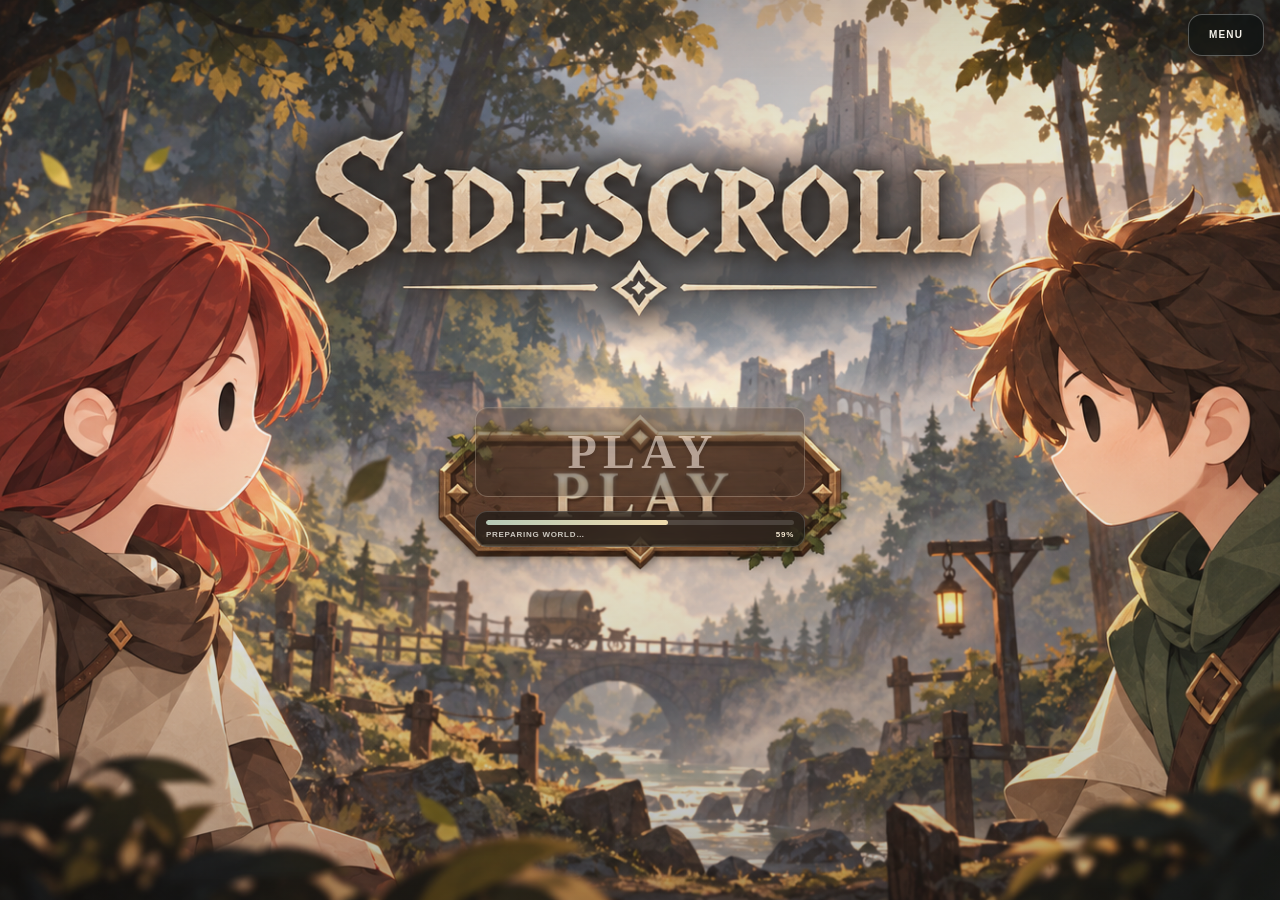
==== index.html @ 1e5a0271 "Editor zones step 4: tuck the dock while placing or using the move pad The dock slides off the left " ====
<!doctype html>
<html lang="en" class="ss-home-page">
<head>
  <meta charset="utf-8">
  <meta name="viewport" content="width=device-width,initial-scale=1,maximum-scale=1,user-scalable=no,viewport-fit=cover">
  <meta name="mobile-web-app-capable" content="yes">
  <meta name="apple-mobile-web-app-capable" content="yes">
  <meta name="apple-mobile-web-app-status-bar-style" content="black-translucent">
  <meta name="theme-color" content="#11191d">
  <link rel="manifest" href="manifest.json">
  <link rel="apple-touch-icon" href="icon-192.png">
  <link rel="stylesheet" href="style.css?v=1.1.120">
  <title>SideScroll</title>
</head>
<body class="modular-home ss-home ss-splash-home">
  <main class="ss-splash-shell" aria-label="SideScroll launcher">
    <img class="ss-splash-art" src="assets/splash-screen.png?v=1.0.62" alt="" aria-hidden="true">
    <div class="ss-splash-shade" aria-hidden="true"></div>

    <button class="ss-splash-menu-button" id="ss-splash-menu-button" type="button" aria-expanded="false" aria-controls="ss-splash-menu">Menu</button>
    <nav class="ss-splash-menu" id="ss-splash-menu" hidden aria-label="Development tools">
      <a href="play.html"><strong>Edit / Test</strong><small>Scene and puzzle editor</small></a>
      <a href="asset-lab.html"><strong>Asset Lab</strong><small>Assets, collision and states</small></a>
      <a href="puzzle-lab.html"><strong>Puzzle Lab</strong><small>Build and test reusable gameplay</small></a>
      <a href="walk-lab.html"><strong>Character Lab</strong><small>Characters, art, rigs and animation</small></a>
      <a href="design-lab.html"><strong>Design Lab</strong><small>Game design, story and roadmap</small></a>
      <a href="concept-lab.html"><strong>Concept Lab</strong><small>Environment concepts and reference boards</small></a>
      <a href="world-lab.html"><strong>World Lab</strong><small>Journey layout and world placement</small></a>
      <a href="publish-lab.html"><strong>Publish Lab</strong><small>What's changed here, and publish it to the game</small></a>
      <a href="project-snapshot.html"><strong>Project Backup</strong><small>Full backup of everything on this phone, artwork included; restore</small></a>
      <button class="ss-install-button ss-splash-install" id="ss-install" type="button" hidden><strong>Install SideScroll</strong><small>Add to Home Screen</small></button>
    </nav>

    <section class="ss-splash-launch" aria-label="Play SideScroll">
      <a class="ss-splash-play is-loading" id="ss-splash-play" href="play.html?mode=player" aria-disabled="true">
        <span>PLAY</span>
      </a>
      <div class="ss-preload" id="ss-preload" role="status" aria-live="polite">
        <div class="ss-preload-track"><i id="ss-preload-bar"></i></div>
        <div class="ss-preload-copy"><span id="ss-preload-label">Preparing world…</span><b id="ss-preload-percent">0%</b></div>
      </div>
    </section>
  </main>

  <div class="gh-install-overlay" id="gh-install-overlay" hidden>
    <section class="gh-install-card" role="dialog" aria-modal="true" aria-labelledby="gh-install-title">
      <button class="gh-install-close" id="gh-install-close" type="button" aria-label="Close install instructions">×</button>
      <p class="gh-install-kicker" id="gh-install-kicker">INSTALL SIDESCROLL</p>
      <h2 id="gh-install-title">Add SideScroll to your Home Screen</h2>
      <p class="gh-install-copy-text" id="gh-install-copy-text"></p>
      <div class="gh-install-steps" id="gh-install-steps"></div>
      <button class="gh-install-done" id="gh-install-done" type="button">Got it</button>
    </section>
  </div>

  <script src="project-defaults-data.js?v=2026-10-31-c2a"></script>
  <script src="saved-data-migrations.js?v=1.1.33"></script>
  <script src="project-defaults.js?v=1.1.33"></script>
  <script src="asset-paths.js?v=1.1.28"></script>
  <script src="character-registry.js?v=1.1.33"></script>
  <script src="site-config.js?v=1.0.62"></script>
  <script src="core.js?v=1.0.62"></script>
  <script src="audio.js?v=1.0.62"></script>
  <script src="home.js?v=1.0.173"></script>
</body>
</html>
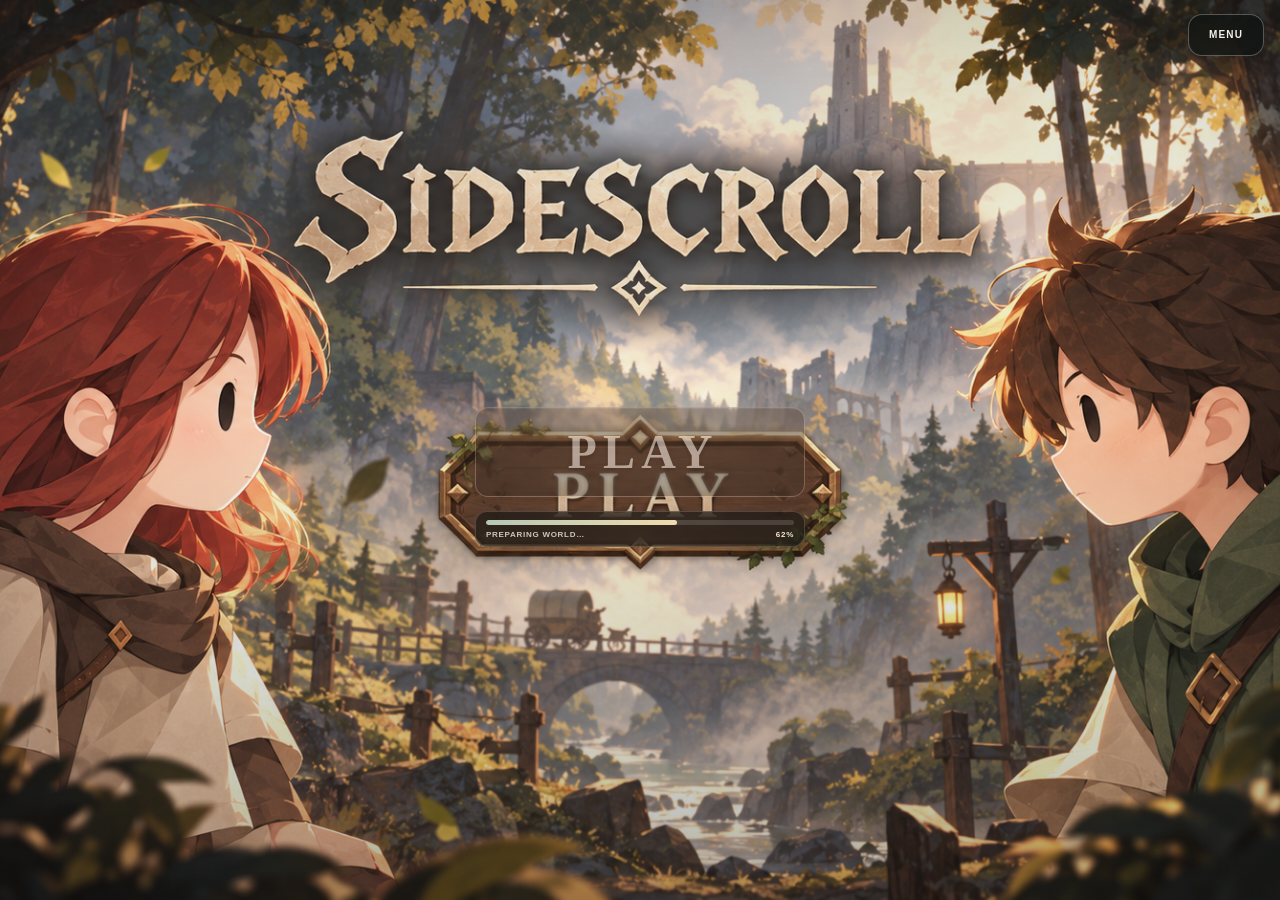
==== commit c0c99565: "Assets can give light (lantern step 1) Asset Lab → Light → Gives light: colour, strength, reach, fli" ====
--- a/index.html
+++ b/index.html
@@ -9,7 +9,7 @@
   <meta name="theme-color" content="#11191d">
   <link rel="manifest" href="manifest.json">
   <link rel="apple-touch-icon" href="icon-192.png">
-  <link rel="stylesheet" href="style.css?v=1.1.120">
+  <link rel="stylesheet" href="style.css?v=1.1.121">
   <title>SideScroll</title>
 </head>
 <body class="modular-home ss-home ss-splash-home">
--- a/style.css
+++ b/style.css
@@ -16200,33 +16200,33 @@
 
 /* In-panel colour picker (zones step 3; colour-picker.js): a swatch in place of iPhone's picker,
    opening a small picker under its row inside the panel. */
-body[data-game-id="game-16"] input.ss-colour-native{display:none!important;}
-body[data-game-id="game-16"] .ss-colour-swatch{
+:is(body[data-game-id="game-16"],body.ss-asset-lab) input.ss-colour-native{display:none!important;}
+:is(body[data-game-id="game-16"],body.ss-asset-lab) .ss-colour-swatch{
   width:64px;height:28px;min-width:64px;padding:0;border-radius:8px;border:1px solid rgba(255,255,255,.38);
   box-shadow:inset 0 0 0 2px rgba(16,29,31,.55);cursor:pointer;justify-self:end;align-self:center;
 }
-body[data-game-id="game-16"] .ss-colour-swatch.open{border-color:#8ddfd2;box-shadow:inset 0 0 0 2px rgba(16,29,31,.55),0 0 0 2px rgba(141,223,210,.45);}
-body[data-game-id="game-16"] .ss-colour-picker{
+:is(body[data-game-id="game-16"],body.ss-asset-lab) .ss-colour-swatch.open{border-color:#8ddfd2;box-shadow:inset 0 0 0 2px rgba(16,29,31,.55),0 0 0 2px rgba(141,223,210,.45);}
+:is(body[data-game-id="game-16"],body.ss-asset-lab) .ss-colour-picker{
   display:flex;flex-direction:column;gap:9px;margin:2px 0 8px;padding:10px;border-radius:12px;
   background:rgba(255,255,255,.04);border:1px solid rgba(121,241,223,.24);color:#eef8f6;touch-action:none;
 }
-body[data-game-id="game-16"] .ss-colour-picker[hidden]{display:none!important;}
-body[data-game-id="game-16"] .ss-cp-bar{position:relative;height:24px;border-radius:12px;border:1px solid rgba(255,255,255,.22);touch-action:none;cursor:pointer;}
-body[data-game-id="game-16"] .ss-cp-hue{background:linear-gradient(90deg,#f00,#ff0 17%,#0f0 33%,#0ff 50%,#00f 67%,#f0f 83%,#f00);}
-body[data-game-id="game-16"] .ss-cp-bar i{
+:is(body[data-game-id="game-16"],body.ss-asset-lab) .ss-colour-picker[hidden]{display:none!important;}
+:is(body[data-game-id="game-16"],body.ss-asset-lab) .ss-cp-bar{position:relative;height:24px;border-radius:12px;border:1px solid rgba(255,255,255,.22);touch-action:none;cursor:pointer;}
+:is(body[data-game-id="game-16"],body.ss-asset-lab) .ss-cp-hue{background:linear-gradient(90deg,#f00,#ff0 17%,#0f0 33%,#0ff 50%,#00f 67%,#f0f 83%,#f00);}
+:is(body[data-game-id="game-16"],body.ss-asset-lab) .ss-cp-bar i{
   position:absolute;top:-4px;width:14px;height:30px;margin-left:-7px;border-radius:8px;border:2px solid #fff;
   box-shadow:0 1px 4px rgba(0,0,0,.5);pointer-events:none;background:transparent;
 }
-body[data-game-id="game-16"] .ss-cp-bar.dragging i{transform:scaleY(1.12);}
-body[data-game-id="game-16"] .ss-cp-recent{display:flex;flex-wrap:wrap;gap:6px;}
-body[data-game-id="game-16"] .ss-cp-recent[hidden]{display:none;}
-body[data-game-id="game-16"] .ss-cp-recent button{width:26px;height:26px;min-height:0;padding:0;border-radius:7px;border:1px solid rgba(255,255,255,.35);}
-body[data-game-id="game-16"] .ss-cp-foot{display:grid;grid-template-columns:1fr auto;gap:8px;}
-body[data-game-id="game-16"] .ss-cp-hex{
+:is(body[data-game-id="game-16"],body.ss-asset-lab) .ss-cp-bar.dragging i{transform:scaleY(1.12);}
+:is(body[data-game-id="game-16"],body.ss-asset-lab) .ss-cp-recent{display:flex;flex-wrap:wrap;gap:6px;}
+:is(body[data-game-id="game-16"],body.ss-asset-lab) .ss-cp-recent[hidden]{display:none;}
+:is(body[data-game-id="game-16"],body.ss-asset-lab) .ss-cp-recent button{width:26px;height:26px;min-height:0;padding:0;border-radius:7px;border:1px solid rgba(255,255,255,.35);}
+:is(body[data-game-id="game-16"],body.ss-asset-lab) .ss-cp-foot{display:grid;grid-template-columns:1fr auto;gap:8px;}
+:is(body[data-game-id="game-16"],body.ss-asset-lab) .ss-cp-hex{
   min-width:0;height:30px;padding:0 9px;border-radius:9px;border:1px solid rgba(121,241,223,.24);background:rgba(0,0,0,.25);
   color:#eef8f6;font:700 12px/1 ui-monospace,Menlo,monospace;letter-spacing:.06em;
 }
-body[data-game-id="game-16"] .ss-cp-done{
+:is(body[data-game-id="game-16"],body.ss-asset-lab) .ss-cp-done{
   height:30px;min-height:0;padding:0 14px;border-radius:9px;border:1px solid #8ddfd2;background:rgba(70,160,146,.34);
   color:#bff6ec;font:800 10px/1 -apple-system,BlinkMacSystemFont,"Segoe UI",sans-serif;letter-spacing:.08em;
 }
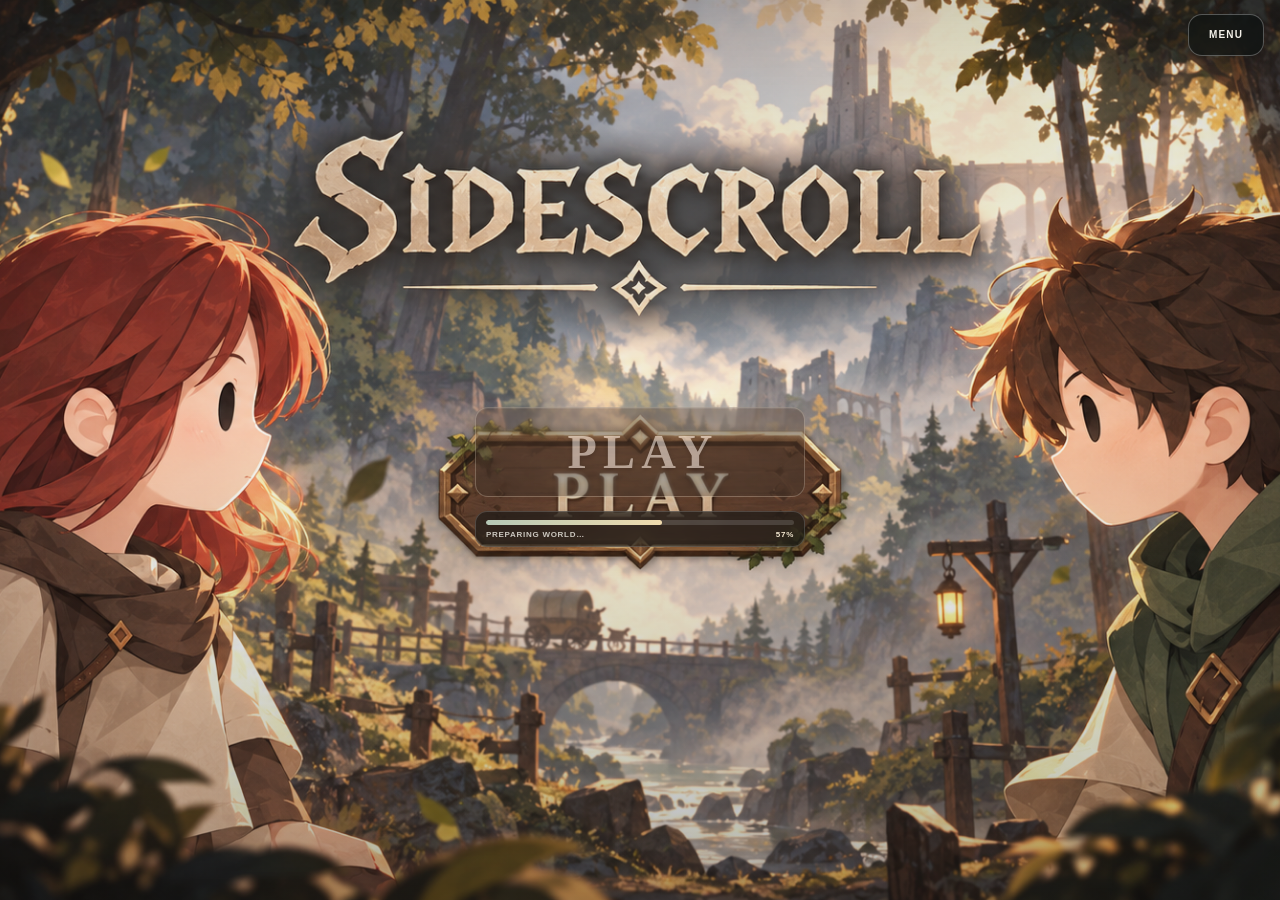
==== commit aad1e692: "Frame it clears the screen While framing a story camera shot the dock tucks behind its PANEL tab and" ====
--- a/index.html
+++ b/index.html
@@ -9,7 +9,7 @@
   <meta name="theme-color" content="#11191d">
   <link rel="manifest" href="manifest.json">
   <link rel="apple-touch-icon" href="icon-192.png">
-  <link rel="stylesheet" href="style.css?v=1.1.121">
+  <link rel="stylesheet" href="style.css?v=1.1.124">
   <title>SideScroll</title>
 </head>
 <body class="modular-home ss-home ss-splash-home">
--- a/style.css
+++ b/style.css
@@ -16253,3 +16253,13 @@
 body[data-game-id="game-16"] .ss-dock-tab[hidden]{display:none!important;}
 body[data-game-id="game-16"] .ss-dock-tab span{font-size:20px;line-height:1;color:#8ddfd2;font-weight:800;}
 body[data-game-id="game-16"] .ss-dock-tab small{writing-mode:vertical-rl;transform:rotate(180deg);font:800 8px/1 -apple-system,BlinkMacSystemFont,"Segoe UI",sans-serif;letter-spacing:.14em;color:#d9ebe7;}
+
+/* Frame it (story camera): the touch controls and the timeline's rail step aside; the framing bar's
+   Controls button brings the controls back (ss-framing-controls). The dock tucks (editor-layout.js). */
+body[data-game-id="game-16"].ss-framing:not(.ss-framing-controls) :is(#sidescroll-secondary-controls,#sidescroll-play-controls){
+  display:none!important;
+}
+body[data-game-id="game-16"].ss-framing:not(.ss-framing-controls) .sidescroll-tl-rail{opacity:.35;}
+body[data-game-id="game-16"].ss-framing.ss-framing-controls :is(#sidescroll-secondary-controls,#sidescroll-play-controls){z-index:1013!important;}
+body[data-game-id="game-16"] .sidescroll-frame-bar .sidescroll-frame-controls.active{background:rgba(70,160,146,.34);border-color:#8ddfd2;color:#bff6ec;}
+body[data-game-id="game-16"].ss-framing .ss-dock-tab{z-index:1015;}
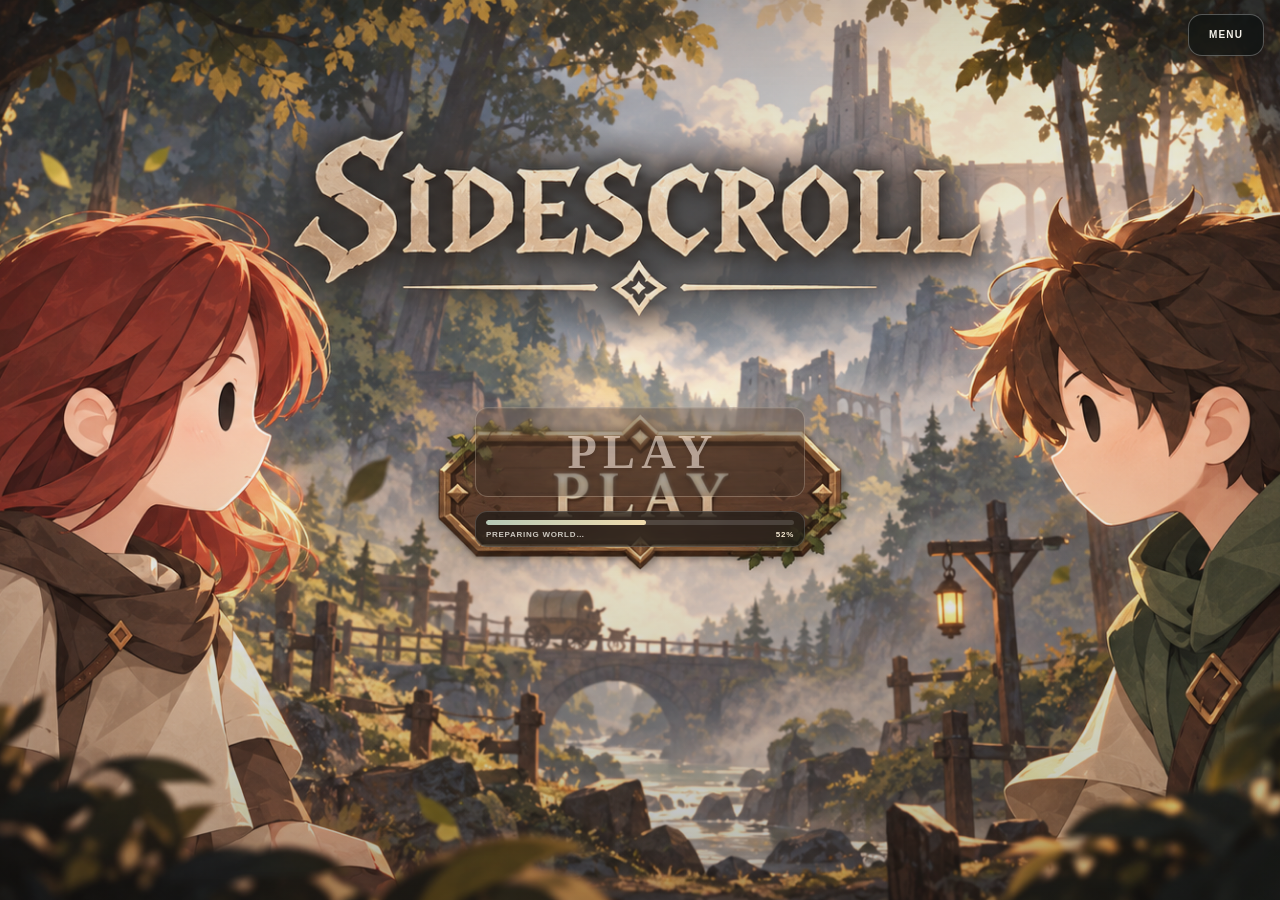
==== commit bde2b227: "Sequences: barriers and conditions on several flags Barrier component: an invisible wall that blocks" ====
--- a/index.html
+++ b/index.html
@@ -9,7 +9,7 @@
   <meta name="theme-color" content="#11191d">
   <link rel="manifest" href="manifest.json">
   <link rel="apple-touch-icon" href="icon-192.png">
-  <link rel="stylesheet" href="style.css?v=1.1.124">
+  <link rel="stylesheet" href="style.css?v=1.1.125">
   <title>SideScroll</title>
 </head>
 <body class="modular-home ss-home ss-splash-home">
--- a/style.css
+++ b/style.css
@@ -16263,3 +16263,6 @@
 body[data-game-id="game-16"].ss-framing.ss-framing-controls :is(#sidescroll-secondary-controls,#sidescroll-play-controls){z-index:1013!important;}
 body[data-game-id="game-16"] .sidescroll-frame-bar .sidescroll-frame-controls.active{background:rgba(70,160,146,.34);border-color:#8ddfd2;color:#bff6ec;}
 body[data-game-id="game-16"].ss-framing .ss-dock-tab{z-index:1015;}
+/* Story editor: flag conditions with several flags (lines' Only, barriers' Blocks). */
+.sidescroll-seq-condition .sidescroll-seq-flagrow{display:flex;gap:6px;align-items:center;}
+.sidescroll-seq-condition .sidescroll-seq-flagrow input{flex:1 1 auto;min-width:0;}
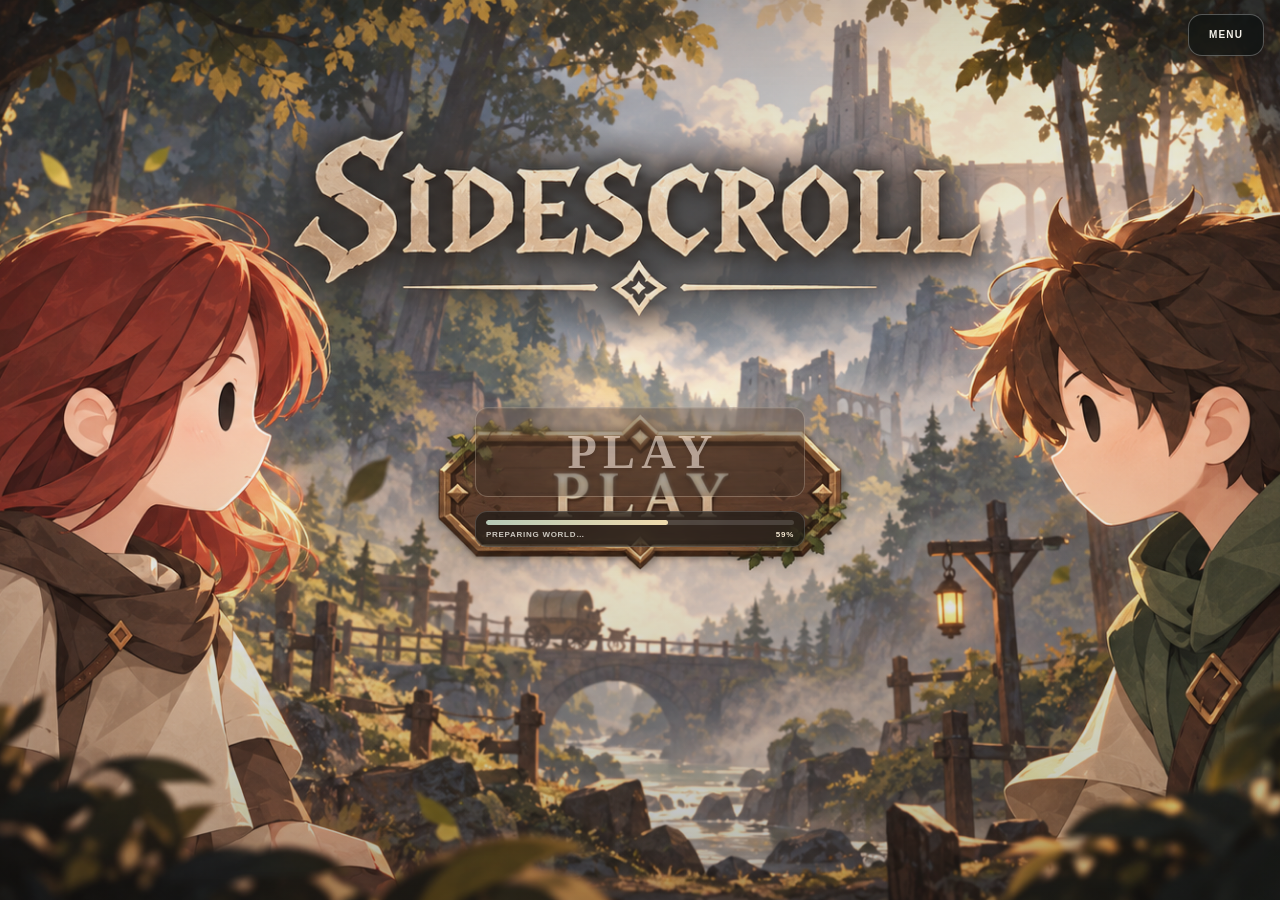
==== commit 0f632d02: "Thought bubbles keep their size in editor Play The edit-mode status-line rule pinned the hint's bott" ====
--- a/index.html
+++ b/index.html
@@ -9,7 +9,7 @@
   <meta name="theme-color" content="#11191d">
   <link rel="manifest" href="manifest.json">
   <link rel="apple-touch-icon" href="icon-192.png">
-  <link rel="stylesheet" href="style.css?v=1.1.125">
+  <link rel="stylesheet" href="style.css?v=1.1.126">
   <title>SideScroll</title>
 </head>
 <body class="modular-home ss-home ss-splash-home">
--- a/style.css
+++ b/style.css
@@ -16137,7 +16137,7 @@
 body[data-game-id="game-16"].sidescroll-editing:not(.sidescroll-puzzle-testing) #sidescroll-editor-controls .sidescroll-editor-tool:active{transform:scale(.96);}
 body[data-game-id="game-16"].sidescroll-editing:not(.sidescroll-puzzle-testing) #sidescroll-editor-controls{height:50px!important;background:none!important;border:0!important;box-shadow:none!important;}
 /* The status line sits in the scene's free area, above the toolbar, on one line. */
-body[data-game-id="game-16"].sidescroll-editing #sidescroll-hint{
+body[data-game-id="game-16"].sidescroll-editing #sidescroll-hint:not(.puzzle-thought){
   left:calc(max(var(--ss-edge-l),var(--ss-dock-right)) + 8px)!important;right:auto!important;transform:none!important;
   max-width:calc(100vw - max(var(--ss-edge-l),var(--ss-dock-right)) - 24px)!important;bottom:calc(var(--ss-edge-b) + 54px)!important;
   white-space:nowrap!important;overflow:hidden!important;text-overflow:ellipsis!important;
@@ -16185,7 +16185,7 @@
 body[data-game-id="game-16"] .sidescroll-move-pad-axis.v{left:6px;top:6px;right:6px;white-space:nowrap;overflow:hidden;text-overflow:ellipsis;}
 body[data-game-id="game-16"] .sidescroll-move-pad-readout{position:absolute;right:7px;top:50%;transform:translateY(-130%);font:700 8.5px/1 ui-monospace,Menlo,monospace;color:#eef8f6;opacity:.85;pointer-events:none;}
 body[data-game-id="game-16"] .sidescroll-move-pad-foot{display:grid;grid-template-columns:1fr 1.4fr;gap:6px;}
-body[data-game-id="game-16"].sidescroll-editing.ss-pad-open #sidescroll-hint{max-width:calc(100vw - max(var(--ss-edge-l),var(--ss-dock-right)) - 232px)!important;}
+body[data-game-id="game-16"].sidescroll-editing.ss-pad-open #sidescroll-hint:not(.puzzle-thought){max-width:calc(100vw - max(var(--ss-edge-l),var(--ss-dock-right)) - 232px)!important;}
 /* Toolbar overflow: tools that don't fit wait behind MORE; open, they form a second row above. */
 body[data-game-id="game-16"].sidescroll-editing:not(.sidescroll-puzzle-testing) #sidescroll-editor-controls{overflow:visible!important;flex-wrap:nowrap!important;align-items:flex-end!important;}
 body[data-game-id="game-16"].sidescroll-editing #sidescroll-editor-controls .sidescroll-editor-tool.ss-overflowed.ss-overflowed{display:none!important;}
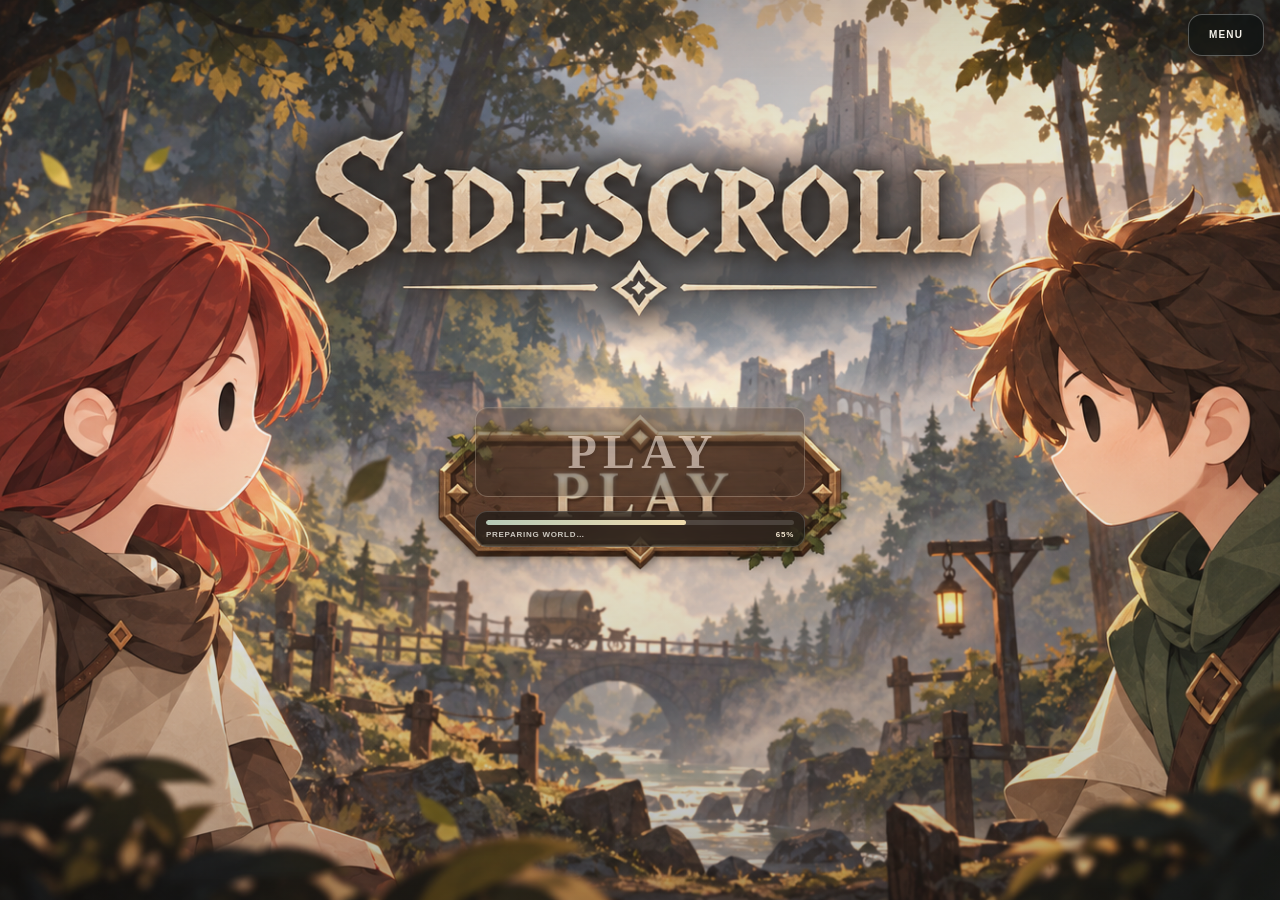
==== commit 976d9231: "Story editor stage 1: wrapping add buttons, foldable name-only lists, ⓘ Info, neutral wording - edit" ====
--- a/index.html
+++ b/index.html
@@ -9,7 +9,7 @@
   <meta name="theme-color" content="#11191d">
   <link rel="manifest" href="manifest.json">
   <link rel="apple-touch-icon" href="icon-192.png">
-  <link rel="stylesheet" href="style.css?v=1.1.126">
+  <link rel="stylesheet" href="style.css?v=1.1.128">
   <title>SideScroll</title>
 </head>
 <body class="modular-home ss-home ss-splash-home">
--- a/style.css
+++ b/style.css
@@ -16266,3 +16266,30 @@
 /* Story editor: flag conditions with several flags (lines' Only, barriers' Blocks). */
 .sidescroll-seq-condition .sidescroll-seq-flagrow{display:flex;gap:6px;align-items:center;}
 .sidescroll-seq-condition .sidescroll-seq-flagrow input{flex:1 1 auto;min-width:0;}
+
+/* ---- ⓘ Info (editor-help.js) and the tidy Story page (STORY_EDITOR_UX_PLAN stage 1) ---- */
+/* The ⓘ: drawn at 22 px, tappable over 32 px (the transparent outline). Same look in every editor. */
+button.ss-help-btn,.sidescroll-story-panel button.ss-help-btn,.sidescroll-tl button.ss-help-btn{flex:none;box-sizing:content-box;width:20px;height:20px;min-height:0;min-width:0;margin:-5px -5px -5px -1px;padding:0;border:5px solid transparent;border-radius:50%;background:transparent;background-clip:padding-box;box-shadow:inset 0 0 0 1px rgba(255,214,120,.7);color:#ffd678;font:italic 700 12px/20px Georgia,'Times New Roman',serif;text-align:center;cursor:pointer;opacity:1;}
+button.ss-help-btn.on,.sidescroll-story-panel button.ss-help-btn.on,.sidescroll-tl button.ss-help-btn.on{background-color:rgba(255,214,120,.26);}
+.ss-help-card{display:grid;gap:3px;margin:2px 0;padding:7px 9px;border-left:3px solid #ffd678;border-radius:0;background:rgba(0,0,0,.45);color:#efe9dc;font:500 12px/1.4 system-ui,-apple-system,sans-serif;text-transform:none;letter-spacing:0;text-align:left;}
+.ss-help-head{display:flex;align-items:center;justify-content:space-between;gap:6px;}
+.ss-help-head strong{font-size:12px;font-weight:700;}
+.ss-help-card p{margin:0;}
+button.ss-help-x,.sidescroll-story-panel button.ss-help-x,.sidescroll-tl button.ss-help-x{min-height:28px;min-width:28px;width:28px;padding:0;border:0;background:transparent;color:inherit;font:400 18px/1 system-ui,sans-serif;opacity:.8;}
+.sidescroll-tl-sheet .ss-help-card{margin:0 8px;}
+/* A label or title with an ⓘ after it. */
+.sidescroll-seq-label{display:flex;align-items:center;gap:6px;flex-wrap:wrap;}
+.sidescroll-story-field>span.sidescroll-seq-label{font-weight:700;font-size:11px;}
+.sidescroll-story-check .ss-help-btn{margin-left:2px;}
+/* Section titles; Components and Logic fold (▾ / ▸). */
+.sidescroll-story-panel h4.sidescroll-seq-sechead{display:flex;align-items:center;gap:6px;margin:6px 0 0;}
+.sidescroll-story-panel button.sidescroll-seq-fold{display:inline-flex;align-items:center;gap:6px;min-height:32px;padding:0 4px 0 0;border:0;background:transparent;color:inherit;font:inherit;letter-spacing:inherit;text-transform:inherit;}
+.sidescroll-seq-chev{display:inline-block;width:14px;text-align:center;font-size:12px;}
+.sidescroll-seq-section.folded{gap:0;}
+/* Add buttons wrap onto extra rows (three per row at the drawer's width), never shrinking their text. */
+.sidescroll-seq-addbar{grid-auto-flow:row;grid-auto-columns:auto;grid-template-columns:repeat(auto-fit,minmax(70px,1fr));}
+.sidescroll-story-panel .sidescroll-seq-addbar button{min-height:34px;padding:2px 6px;}
+/* Lists are full height: no scroll area inside the panel. Component rows: name only, all one height. */
+.sidescroll-story-list{max-height:none;overflow:visible;}
+.sidescroll-seq-item>button:first-child{min-height:34px;}
+.sidescroll-seq-item>button:first-child strong{overflow:hidden;text-overflow:ellipsis;white-space:nowrap;}
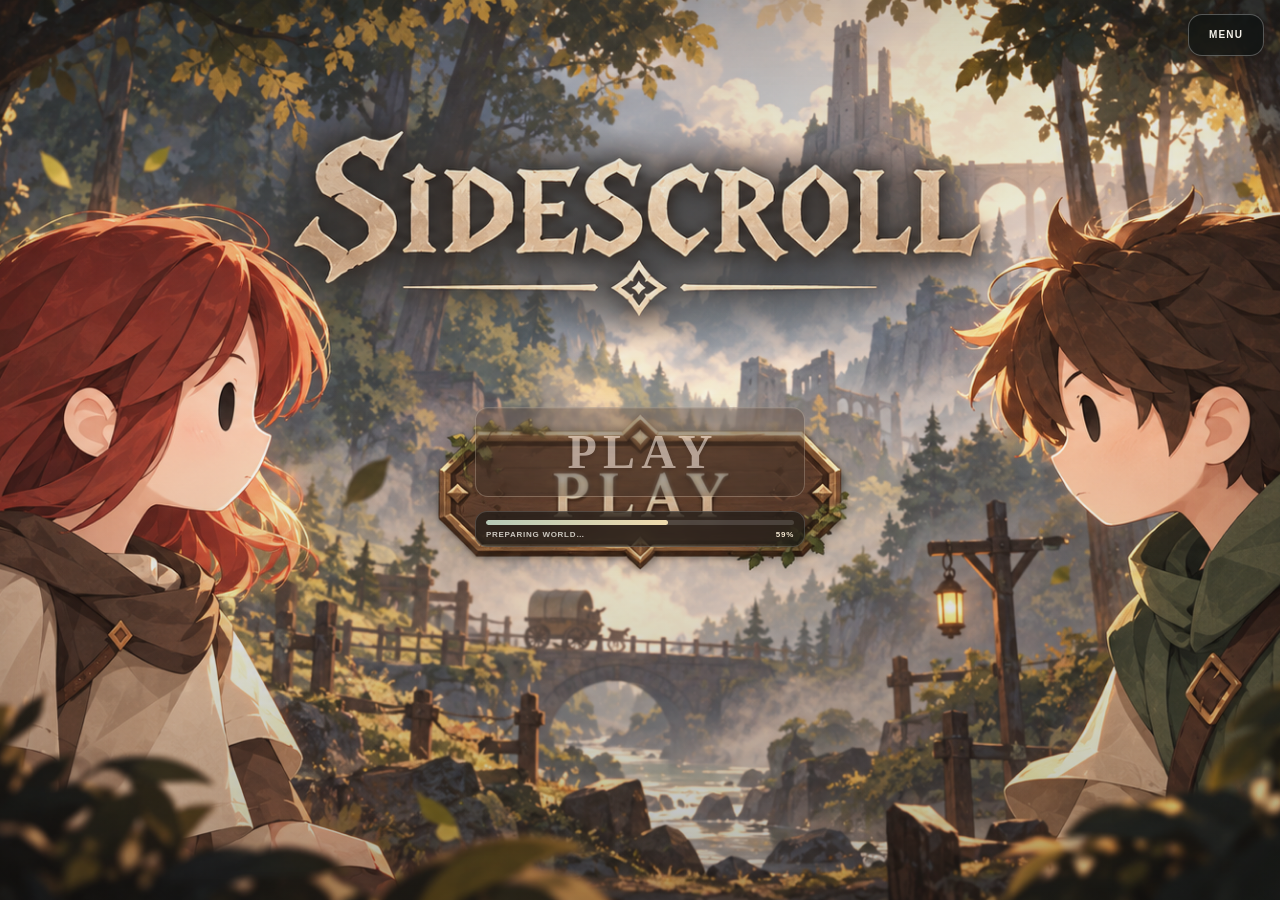
==== commit c267341c: "Story editor stage 2: header + ⋯, component and line pages, sentence lines, self-filling placeholder" ====
--- a/index.html
+++ b/index.html
@@ -9,7 +9,7 @@
   <meta name="theme-color" content="#11191d">
   <link rel="manifest" href="manifest.json">
   <link rel="apple-touch-icon" href="icon-192.png">
-  <link rel="stylesheet" href="style.css?v=1.1.128">
+  <link rel="stylesheet" href="style.css?v=1.1.129">
   <title>SideScroll</title>
 </head>
 <body class="modular-home ss-home ss-splash-home">
--- a/style.css
+++ b/style.css
@@ -16293,3 +16293,18 @@
 .sidescroll-story-list{max-height:none;overflow:visible;}
 .sidescroll-seq-item>button:first-child{min-height:34px;}
 .sidescroll-seq-item>button:first-child strong{overflow:hidden;text-overflow:ellipsis;white-space:nowrap;}
+/* ---- Sequence page, stage 2: header + ⋯, sentence lines, own pages for components and lines ---- */
+.sidescroll-seq-header{display:grid;grid-template-columns:minmax(0,1fr) auto auto;gap:6px;align-items:center;}
+.sidescroll-story-panel .sidescroll-seq-header input[type=text]{min-height:34px;font-size:13px;font-weight:700;}
+.sidescroll-story-panel button.sidescroll-seq-more{min-width:38px;padding:0 8px;font-size:16px;letter-spacing:.05em;}
+.sidescroll-seq-menu{display:grid;gap:7px;padding:8px;border:1px solid rgba(255,214,120,.35);border-radius:9px;background:rgba(0,0,0,.28);}
+.sidescroll-seq-item>button:first-child .sidescroll-seq-go{flex:none;opacity:.55;font-size:15px;}
+.sidescroll-story-panel .sidescroll-seq-item>button.sidescroll-seq-line{justify-content:flex-start;align-items:flex-start;gap:8px;padding:7px 9px;min-height:40px;font-weight:500;line-height:1.35;white-space:normal;}
+.sidescroll-seq-num{flex:none;min-width:18px;height:18px;border-radius:9px;background:rgba(255,214,120,.22);color:#ffd678;font:700 10px/18px system-ui,sans-serif;text-align:center;}
+.sidescroll-seq-sentence{margin:0;font:500 12px/1.4 system-ui,-apple-system,sans-serif;text-align:left;overflow-wrap:anywhere;}
+.sidescroll-seq-sentence b{font-weight:700;}
+.sidescroll-seq-sentence .missing{color:#ffc35a;font-weight:700;}
+p.sidescroll-seq-sentence{padding:7px 9px;border-radius:8px;background:rgba(255,255,255,.05);}
+.sidescroll-seq-menu .sidescroll-story-nudge{display:grid;grid-template-columns:auto auto minmax(4.5em,1fr) auto auto;gap:4px;}
+.sidescroll-story-panel .sidescroll-seq-menu .sidescroll-story-nudge button{min-width:0;padding:0 7px;}
+.sidescroll-story-panel .sidescroll-seq-menu .sidescroll-story-nudge input[type=number]{width:auto;min-width:0;padding:0 4px;text-align:center;}
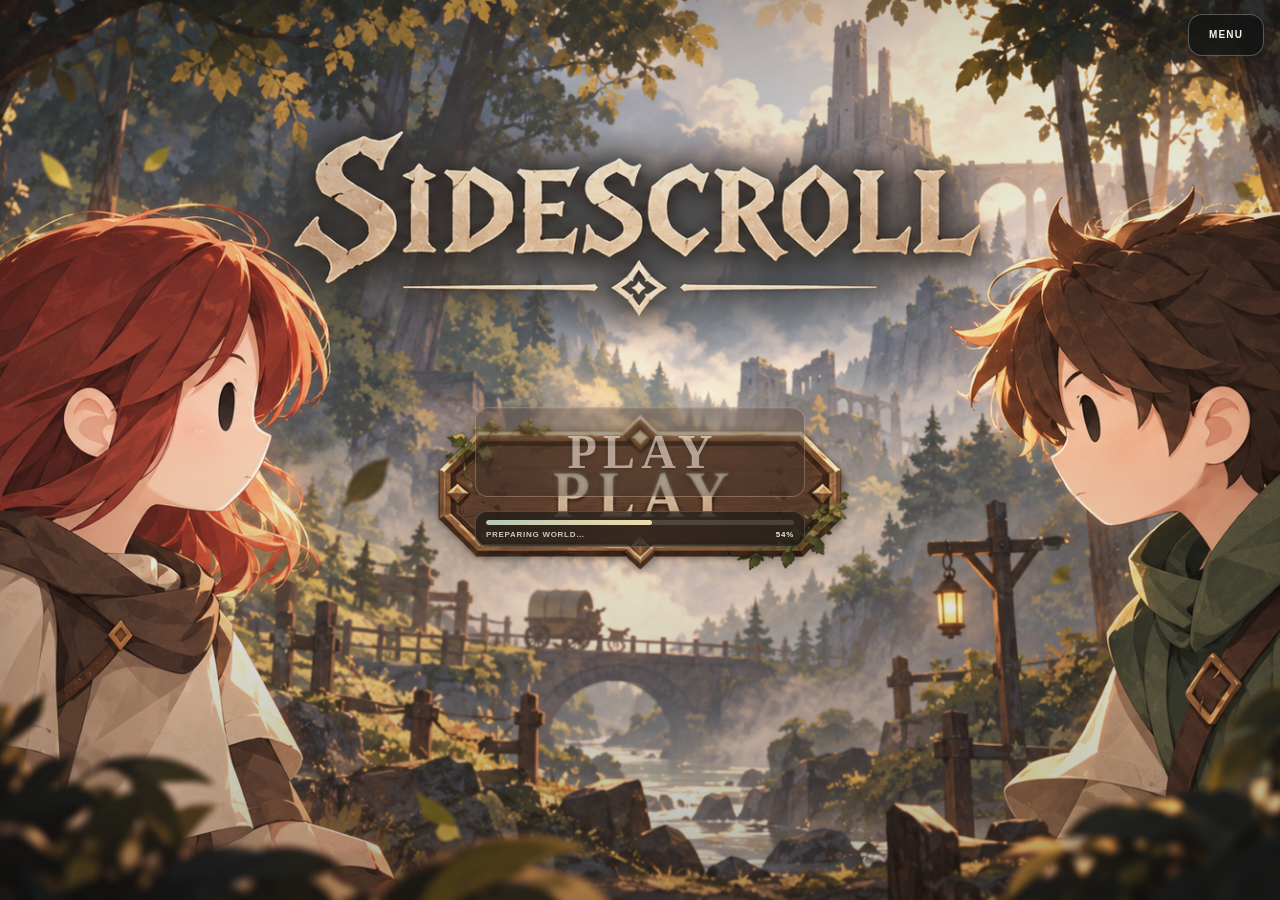
==== commit c686df24: "Stages 3–6: Progress → Flags link, docs, iPhone steps, versions ⚑ Progress gets 'Where each flag is " ====
--- a/index.html
+++ b/index.html
@@ -9,7 +9,7 @@
   <meta name="theme-color" content="#11191d">
   <link rel="manifest" href="manifest.json">
   <link rel="apple-touch-icon" href="icon-192.png">
-  <link rel="stylesheet" href="style.css?v=1.1.129">
+  <link rel="stylesheet" href="style.css?v=1.1.130">
   <title>SideScroll</title>
 </head>
 <body class="modular-home ss-home ss-splash-home">
--- a/style.css
+++ b/style.css
@@ -16308,3 +16308,83 @@
 .sidescroll-seq-menu .sidescroll-story-nudge{display:grid;grid-template-columns:auto auto minmax(4.5em,1fr) auto auto;gap:4px;}
 .sidescroll-story-panel .sidescroll-seq-menu .sidescroll-story-nudge button{min-width:0;padding:0 7px;}
 .sidescroll-story-panel .sidescroll-seq-menu .sidescroll-story-nudge input[type=number]{width:auto;min-width:0;padding:0 4px;text-align:center;}
+/* ---- Sequence flow view (stage 3) and story map (stage 6): the timeline's layer in another mode ---- */
+.ss-flow-scroll{position:relative;flex:1;min-height:0;margin-top:6px;overflow:auto;-webkit-overflow-scrolling:touch;touch-action:pan-x pan-y;border:1px solid rgba(255,255,255,.1);border-radius:10px;background:rgba(0,0,0,.22);opacity:calc(.35 + .65 * var(--tl-alpha,1));}
+.ss-flow-content{position:relative;transform-origin:0 0;}
+.ss-flow-svg{position:absolute;left:0;top:0;pointer-events:none;overflow:visible;}
+.ss-flow-edge{fill:none;stroke:rgba(225,232,229,.55);stroke-width:1.6;}
+.ss-flow-edge.dash{stroke:rgba(225,232,229,.42);stroke-dasharray:5 4;}
+.ss-flow-edge.clear{stroke:#e08a7a;}
+.ss-flow-edge.loop,.ss-flow-edge.back{stroke:#b4a6e6;}
+.ss-flow-edge.hot{stroke:#ffd678;stroke-width:2.4;}
+.ss-flow-tip{fill:rgba(225,232,229,.7);}
+.ss-flow-tip.dash{fill:rgba(225,232,229,.5);}.ss-flow-tip.clear{fill:#e08a7a;}.ss-flow-tip.loop{fill:#b4a6e6;}
+.ss-flow-node{position:absolute;box-sizing:border-box;border-radius:calc(9px * var(--z,1));border:1px solid rgba(255,255,255,.22);background:#1d2a2e;color:#eef3f1;}
+.sidescroll-tl .ss-flow-node button.ss-flow-body,.ss-flow-node.kind-seq{all:unset;box-sizing:border-box;display:flex;flex-direction:column;justify-content:center;gap:calc(2px * var(--z,1));width:100%;height:100%;padding:calc(5px * var(--z,1)) calc(9px * var(--z,1));cursor:pointer;overflow:hidden;}
+.ss-flow-node.kind-seq{position:absolute;border-radius:calc(9px * var(--z,1));border:1px solid rgba(120,200,170,.6);background:#173129;}
+.ss-flow-node b{display:block;font:700 calc(12px * var(--z,1))/1.2 system-ui,-apple-system,sans-serif;white-space:nowrap;overflow:hidden;text-overflow:ellipsis;}
+.ss-flow-node small{display:block;font:500 calc(10.5px * var(--z,1))/1.2 system-ui,-apple-system,sans-serif;opacity:.72;white-space:nowrap;overflow:hidden;text-overflow:ellipsis;}
+.ss-flow-node.kind-trigger{background:#262b2d;border-color:rgba(230,230,225,.32);}
+.ss-flow-node.kind-event{background:#272140;border-color:rgba(170,152,240,.7);}
+.ss-flow-node.kind-event.missing{border-color:#ffc35a;border-style:dashed;}
+.ss-flow-node b.missing{color:#ffc35a;}
+.ss-flow-node.kind-flag{background:#13302c;border-color:rgba(90,202,165,.7);border-radius:calc(20px * var(--z,1));}
+.ss-flow-node.kind-flag.external{border-style:dashed;background:#152523;}
+.ss-flow-node.kind-wait{background:#24262a;border-style:dashed;border-color:rgba(230,230,225,.4);}
+.ss-flow-node.running{box-shadow:0 0 0 2px #ffd678,0 0 14px rgba(255,214,120,.55);}
+.ss-flow-node.fired:not(.running){opacity:.55;}
+.ss-flow-node.kind-flag.on{background:#1f6a55;border-color:#7be0bc;border-style:solid;}
+.ss-flow-node.kind-flag.on b::after{content:' ✓';}
+.ss-flow-strip{position:relative;height:calc(14px * var(--z,1));margin-top:calc(3px * var(--z,1));border-radius:3px;background:rgba(0,0,0,.35);overflow:hidden;}
+.ss-flow-strip i{position:absolute;border-radius:1px;background:#9a8fc4;}
+.ss-flow-strip i.kind-speech{background:#e8b84a;}.ss-flow-strip i.kind-view{background:#5aa6e0;}.ss-flow-strip i.kind-actor{background:#6cc488;}
+.ss-flow-head{position:absolute;top:0;bottom:0;width:2px;margin-left:-1px;background:#ffd678;}
+.ss-flow-head[hidden]{display:none;}
+.sidescroll-tl .ss-flow-node button.ss-flow-plus,.sidescroll-tl .ss-flow-node button.ss-flow-edit{position:absolute;min-height:0;min-width:0;width:24px;height:24px;padding:0;border-radius:12px;border:1px solid rgba(255,214,120,.75);background:#2b2a1c;color:#ffd678;font:700 15px/22px system-ui,sans-serif;text-align:center;z-index:2;}
+.sidescroll-tl .ss-flow-node button.ss-flow-plus{right:-13px;top:50%;margin-top:-12px;}
+.sidescroll-tl .ss-flow-node button.ss-flow-edit{right:-10px;top:-10px;width:22px;height:22px;font-size:11px;line-height:20px;border-color:rgba(255,255,255,.4);background:#22282b;color:#e8eeec;}
+.ss-flow-plus::before,.ss-flow-edit::before{content:'';position:absolute;inset:-6px;}
+.ss-flow-chips{display:flex;gap:5px;flex:1 1 200px;min-width:120px;overflow-x:auto;}
+.sidescroll-tl button.ss-flow-chip{flex:none;min-height:32px;padding:0 9px;border-radius:8px;border:1px solid rgba(170,152,240,.7);background:#272140;color:#eef3f1;font:600 12px/1 system-ui,sans-serif;white-space:nowrap;}
+.sidescroll-tl button.ss-flow-chip.missing{border-color:#ffc35a;border-style:dashed;}
+.sidescroll-tl button.ss-flow-chip.running{box-shadow:0 0 0 2px #ffd678;}
+.ss-flow-none{font:500 12px system-ui,sans-serif;opacity:.7;}
+.ss-flow-live{font:700 12px system-ui,sans-serif;color:#ffd678;}
+.ss-flow-live[hidden]{display:none;}
+.ss-flow-empty{display:grid;justify-items:start;gap:8px;padding:16px;font:500 13px system-ui,sans-serif;}
+.ss-flow-empty p{margin:0;}
+.ss-map-label{position:absolute;transform:translate(-50%,-50%);padding:1px 6px;border-radius:9px;background:#13302c;border:1px solid rgba(90,202,165,.6);color:#dff5ec;font:600 11px/16px system-ui,sans-serif;white-space:nowrap;pointer-events:none;}
+.ss-map-loose{margin:6px 2px 0;font:500 12px/1.5 system-ui,sans-serif;color:#ffc35a;}
+.sidescroll-tl .ss-map-loose button{all:unset;cursor:pointer;text-decoration:underline;}
+.sidescroll-tl button.sidescroll-tl-flowback{border-color:rgba(170,152,240,.7);}
+/* Sequence page header: name on its own row, then ⤢ Flow · ▶ Play · ⋯. */
+.sidescroll-seq-header{grid-template-columns:minmax(0,1fr) minmax(0,1fr) auto;}
+.sidescroll-seq-header>input{grid-column:1 / -1;}
+.sidescroll-story-panel button.sidescroll-seq-mapbtn{width:100%;min-height:34px;}
+/* Flags overview (stage 5). */
+.sidescroll-flag-list{display:grid;gap:7px;}
+.sidescroll-flag-card{display:grid;gap:5px;padding:7px 8px;border:1px solid rgba(255,255,255,.14);border-radius:9px;background:rgba(255,255,255,.04);}
+.sidescroll-flag-card.focus{border-color:#ffd678;box-shadow:0 0 0 1px #ffd678;}
+.sidescroll-flag-head{display:flex;align-items:center;gap:6px;flex-wrap:wrap;}
+.sidescroll-flag-head strong{font:700 13px system-ui,sans-serif;}
+.sidescroll-flag-state{padding:1px 7px;border-radius:9px;background:rgba(255,255,255,.08);font:600 10.5px/16px system-ui,sans-serif;opacity:.8;}
+.sidescroll-flag-state.on{background:#1f6a55;opacity:1;}
+.sidescroll-flag-warn{padding:1px 7px;border-radius:9px;background:rgba(255,195,90,.16);color:#ffc35a;font:600 10.5px/16px system-ui,sans-serif;}
+.sidescroll-flag-cols{display:grid;gap:5px;}
+.sidescroll-flag-sub{display:block;font:700 10px/1.4 system-ui,sans-serif;letter-spacing:.06em;text-transform:uppercase;opacity:.65;}
+.sidescroll-flag-row{display:grid;gap:1px;margin:2px 0;}
+.sidescroll-flag-row small,.sidescroll-flag-cols small{font:500 11px/1.35 system-ui,sans-serif;opacity:.75;}
+.sidescroll-flag-cols small.warn{color:#ffc35a;opacity:1;}
+.sidescroll-story-panel button.sidescroll-flag-link{min-height:30px;justify-content:flex-start;text-align:left;padding:2px 8px;font:600 12px/1.3 system-ui,sans-serif;white-space:normal;}
+.sidescroll-story-panel button.sidescroll-flag-link.small{display:inline;min-height:0;padding:0 2px;border:0;background:transparent;text-decoration:underline;font:inherit;}
+.sidescroll-tl button.ss-flow-play{white-space:nowrap;min-width:0;padding:0 10px;}
+/* Asset Lab → Interactions (stage 4): ⓘ beside headings and switches; When taken is one choice. */
+.assetlab-behaviours[data-help]{flex-direction:row;align-items:center;}
+.assetlab-behaviours[data-help]>.assetlab-behaviour{flex:1;}
+.assetlab-control-heading[data-help]{position:relative;padding-right:34px;}
+.assetlab-control-heading[data-help]>.ss-help-btn{position:absolute;right:0;top:50%;transform:translateY(-50%);margin:0;}
+.assetlab-take-head{display:flex;align-items:center;gap:6px;margin:12px 0 5px;font:800 12px/1.2 system-ui,-apple-system,sans-serif;color:#eef3f1;}
+.assetlab-take-choice{display:grid;grid-template-columns:1fr 1fr;gap:5px;}
+.assetlab-take-choice .assetlab-behaviour{min-height:40px;display:flex;justify-content:center;text-align:center;font-weight:800;}
+.assetlab-take-mixed{color:#ffc35a;}
+.assetlab-interactions .ss-help-card{margin:4px 0;}
